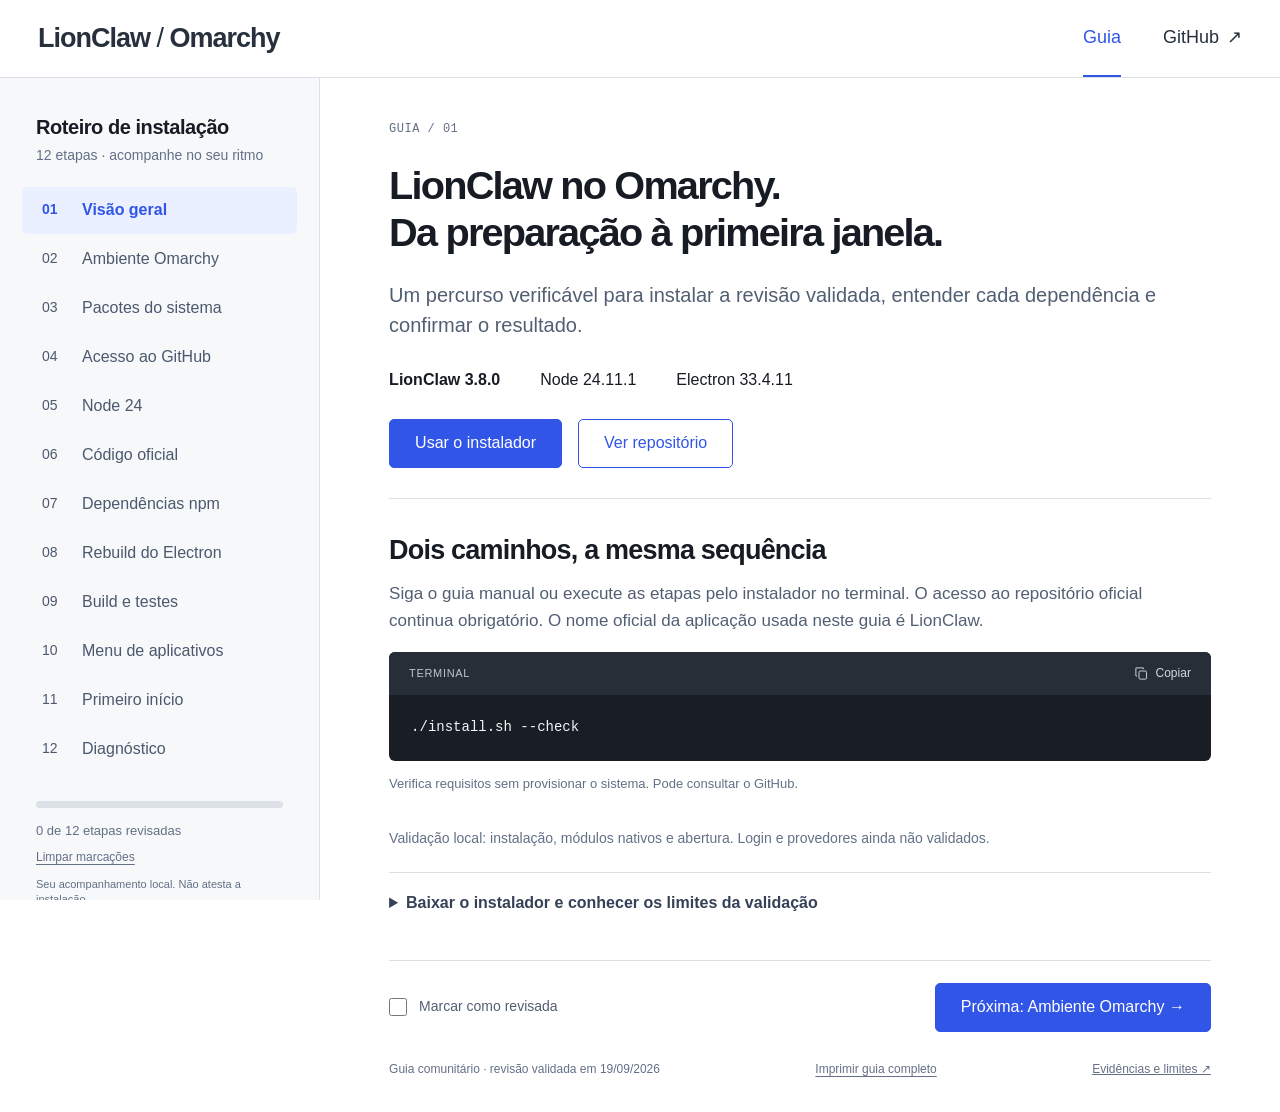
==== docs/index.html @ 0017c2d8 "feat: publish Omarchy guide and pinned LionClaw installer" ====
<!doctype html>
<html lang="pt-BR">
<head>
  <meta charset="utf-8">
  <meta name="viewport" content="width=device-width, initial-scale=1">
  <meta name="description" content="Guia e instalador comunitário do LionClaw 3.8.0 no Omarchy: requisitos, acesso GitHub, Node, Electron, validação e menu.">
  <meta name="color-scheme" content="light">
  <title>LionClaw no Omarchy — guia de instalação</title>
  <link rel="icon" href="favicon.svg" type="image/svg+xml">
  <link rel="stylesheet" href="style.css">
  <script src="app.js" defer></script>
</head>
<body>
  <a class="skip" href="#content">Pular para as instruções</a>
  <header class="topbar">
    <a class="wordmark" href="#overview">LionClaw <span>/</span> Omarchy</a>
    <nav aria-label="Links principais"><a class="active" href="#overview">Guia</a><a href="https://github.com/aiob3/lionclaw-omarchy" target="_blank" rel="noopener">GitHub <span aria-hidden="true">↗</span></a></nav>
    <button class="mobile-toggle" id="menu-toggle" aria-expanded="false" aria-controls="sidebar">Etapas</button>
  </header>
  <div class="layout">
    <aside id="sidebar">
      <div class="side-heading"><h2>Roteiro de instalação</h2><p>12 etapas · acompanhe no seu ritmo</p></div>
      <nav id="steps-nav" aria-label="Etapas da instalação"></nav>
      <div class="progress"><progress id="progress" max="12" value="0" aria-label="Etapas revisadas manualmente"></progress><p id="progress-label">0 de 12 etapas revisadas</p><button class="text-button" id="reset-progress">Limpar marcações</button><small>Seu acompanhamento local. Não atesta a instalação.</small></div>
    </aside>
    <main id="content" tabindex="-1"><p>Carregando o roteiro…</p><noscript>Ative JavaScript para navegar pelas etapas ou leia o <a href="https://github.com/aiob3/lionclaw-omarchy/blob/main/README.md">guia no repositório</a>.</noscript></main>
  </div>
  <div class="toast" role="status" id="toast" aria-live="polite"></div>
  <div id="print-content"></div>
</body>
</html>
---- docs/style.css ----
:root{--ink:#171b24;--muted:#637086;--blue:#3155e7;--rail:#f7f8fa;--line:#dce1e8;--soft:#eaf0ff;--code:#191e25;font-family:Inter,"Segoe UI",Arial,sans-serif;color:var(--ink);background:#fff;font-synthesis:none;line-height:1.55}
*{box-sizing:border-box}body{margin:0}a{color:var(--blue)}button,input{font:inherit}button,a{-webkit-tap-highlight-color:transparent}button{cursor:pointer}a:focus-visible,button:focus-visible,input:focus-visible,summary:focus-visible{outline:3px solid var(--blue);outline-offset:4px}button:disabled{cursor:default;opacity:.45}.skip{position:fixed;top:-60px;left:16px;padding:12px;background:#fff;z-index:50}.skip:focus{top:12px}.topbar{height:78px;border-bottom:1px solid var(--line);display:flex;align-items:center;justify-content:space-between;padding:0 38px;background:white;position:sticky;top:0;z-index:10}.wordmark{font-size:27px;font-weight:700;letter-spacing:-1px;text-decoration:none;color:#27303c}.wordmark span{font-weight:400}.topbar nav{display:flex;gap:42px;height:100%;align-items:center}.topbar nav a{font-size:18px;text-decoration:none;color:#27303c;height:100%;display:flex;gap:8px;align-items:center;border-bottom:2px solid transparent}.topbar nav a.active{color:var(--blue);border-bottom-color:var(--blue)}.mobile-toggle{display:none}.layout{display:grid;grid-template-columns:320px minmax(0,1fr);min-height:calc(100vh - 78px)}aside{background:var(--rail);border-right:1px solid var(--line);position:sticky;top:78px;height:calc(100vh - 78px);overflow:auto;padding:36px 22px 22px;display:flex;flex-direction:column}.side-heading{padding:0 14px 20px}.side-heading h2{font-size:20px;margin:0 0 5px;letter-spacing:-.45px}.side-heading p{color:var(--muted);font-size:14px;margin:0;white-space:nowrap}#steps-nav{display:grid;gap:2px}#steps-nav a{display:flex;gap:20px;align-items:center;min-height:47px;padding:10px 20px;text-decoration:none;color:#4b586e;font-size:16px;border-radius:5px}#steps-nav a span:first-child{font-variant-numeric:tabular-nums;font-size:14px;min-width:20px}#steps-nav a[aria-current=step]{background:var(--soft);color:var(--blue);font-weight:600}#steps-nav a:hover{background:#edf0f5}#steps-nav a.reviewed span:first-child{color:#15803d}.progress{margin-top:auto;padding:28px 14px 0}.progress progress{width:100%;height:7px;border:0;border-radius:10px;display:block;overflow:hidden;background:var(--line)}progress::-webkit-progress-bar{background:var(--line)}progress::-webkit-progress-value{background:var(--blue)}progress::-moz-progress-bar{background:var(--blue)}.progress p{font-size:13px;color:var(--muted);margin:13px 0 3px}.progress small{display:block;font-size:11px;color:var(--muted);margin-top:8px;line-height:1.4}.text-button{border:0;background:none;padding:0;color:var(--muted);font-size:12px;text-decoration:underline;text-underline-offset:3px}main{padding:43px clamp(32px,5.4vw,86px) 34px;max-width:1330px;min-width:0}.breadcrumb{font:12px/1.4 ui-monospace,SFMono-Regular,Consolas,monospace;color:var(--muted);margin-bottom:24px;letter-spacing:.04em}h1{font-size:clamp(32px,3.1vw,48px);line-height:1.2;letter-spacing:-1.8px;margin:0 0 23px;font-weight:750}h1 span{display:block}.intro{font-size:20px;line-height:1.5;color:#525f73;max-width:960px;margin:0 0 28px}.versions{display:flex;gap:40px;flex-wrap:wrap;font-size:16px;margin:28px 0 26px}.versions span:first-child{font-weight:650}.actions{display:flex;gap:16px;flex-wrap:wrap;margin-bottom:30px}.button{border-radius:5px;display:inline-flex;align-items:center;justify-content:center;border:1px solid var(--blue);background:var(--blue);color:white;text-decoration:none;padding:13px 25px;font-size:16px;font-weight:500;line-height:1.3}.button.secondary{color:var(--blue);background:white}.button:hover{filter:brightness(.94)}.intro-separator{border:0;border-top:1px solid var(--line);margin:30px 0 34px}.section{margin:0 0 34px}h2{font-size:27px;line-height:1.3;letter-spacing:-.8px;margin:0 0 12px}h3{font-size:19px}.section p{color:#525f73;font-size:17px;line-height:1.6;margin:0 0 17px}.code-panel{background:var(--code);border-radius:6px;overflow:hidden;margin:18px 0 13px;color:#f1f4f8}.code-heading{background:#272e38;display:flex;align-items:center;justify-content:space-between;padding:10px 20px;color:#bac4d2;font-size:11px;letter-spacing:.06em}.copy{color:#d0d8e2;border:0;background:transparent;display:flex;align-items:center;gap:7px;font-size:12px;padding:2px 0;letter-spacing:0}.copy svg{width:15px;height:15px}pre{white-space:pre;overflow:auto;margin:0;padding:20px 22px;font:14px/1.85 ui-monospace,SFMono-Regular,Consolas,monospace;tab-size:2}code{font-family:inherit}.caption{font-size:13px!important;color:var(--muted)!important}.expected{padding:14px 18px;border-left:3px solid #2e7c59;background:#f3f8f5;color:#3e5b4c;font-size:14px;line-height:1.6;margin-top:14px}.expected strong{display:block;font-weight:650}.note{border-left:2px solid var(--line);padding-left:16px;font-size:14px!important;margin-top:18px!important}.scope{font-size:14px;color:var(--muted);margin:22px 0}.details{border-top:1px solid var(--line);padding:18px 0;margin-top:10px}.details summary{font-size:16px;cursor:pointer;font-weight:600;color:#354157}.details[open] summary{margin-bottom:22px}.details .section:last-child{margin-bottom:0}.footer-nav{border-top:1px solid var(--line);padding-top:22px;margin-top:26px;display:flex;justify-content:space-between;align-items:center;gap:20px;flex-wrap:wrap}.review{font-size:14px;display:flex;align-items:center;gap:12px;color:#525f73;cursor:pointer}.review input{accent-color:var(--blue);width:18px;height:18px;margin:0}.next-links{display:flex;gap:14px;align-items:center}.previous{font-size:13px;color:var(--muted)}.page-tools{display:flex;justify-content:space-between;gap:16px;font-size:12px;color:var(--muted);margin-top:28px}.page-tools a{color:var(--muted)}.toast{position:fixed;bottom:20px;left:50%;transform:translateX(-50%);background:var(--ink);color:white;padding:10px 18px;border-radius:5px;z-index:20;opacity:0;pointer-events:none;transition:opacity .15s}.toast.visible{opacity:1}#print-content{display:none}
@media(min-width:1600px){main{padding-left:90px;padding-right:90px}.layout{grid-template-columns:350px minmax(0,1fr)}}
@media(max-width:1050px){.layout{grid-template-columns:270px minmax(0,1fr)}aside{padding:26px 12px 16px}.side-heading{padding-left:12px}.side-heading p{font-size:12px}#steps-nav a{padding:9px 12px;gap:14px;font-size:14px;min-height:43px}main{padding:32px 30px}h1{font-size:36px}.intro{font-size:18px}.versions{gap:18px;font-size:14px}}
@media(max-width:720px){.topbar{height:66px;padding:0 20px}.wordmark{font-size:21px}.topbar nav{display:none}.mobile-toggle{display:block;border:1px solid var(--line);background:white;color:var(--ink);border-radius:4px;padding:6px 12px;font-size:14px}.layout{display:block;min-height:calc(100vh - 66px)}aside{display:none;position:fixed;z-index:9;top:66px;width:100%;height:calc(100dvh - 66px);padding:22px}body.nav-open aside{display:flex}#steps-nav{grid-template-columns:1fr 1fr;gap:5px}.side-heading p{font-size:13px}#steps-nav a{font-size:14px;min-height:54px;align-items:flex-start}main{padding:28px 22px 32px}h1{font-size:34px;letter-spacing:-1.3px}.intro{font-size:17px}.versions{gap:8px 20px;font-size:13px}.button{font-size:14px;padding:12px 18px}.actions{gap:10px}.breadcrumb{margin-bottom:20px}h2{font-size:24px}.section p{font-size:16px}pre{font-size:12px;padding:16px}.code-heading{padding:10px 16px}.footer-nav{align-items:flex-start}.next-links{width:100%;justify-content:space-between}.page-tools{font-size:11px;flex-wrap:wrap}.progress{margin-top:20px}}
@media(prefers-reduced-motion:reduce){*{transition:none!important;scroll-behavior:auto!important}}
@media print{body{font:11pt/1.5 sans-serif;color:#000}.topbar,.layout,.toast{display:none}#print-content{display:block}.print-step{break-before:page}.print-step:first-child{break-before:auto}h1{font-size:24pt}h2{font-size:16pt}.code-panel{background:#f0f0f0;color:#000;border:1px solid #ccc;break-inside:avoid}.code-heading{background:transparent;color:#333}.copy{display:none}pre{white-space:pre-wrap;overflow-wrap:anywhere;font-size:9pt}.section{break-inside:avoid}.expected{background:none;border-left-color:#888}a{color:#000}}
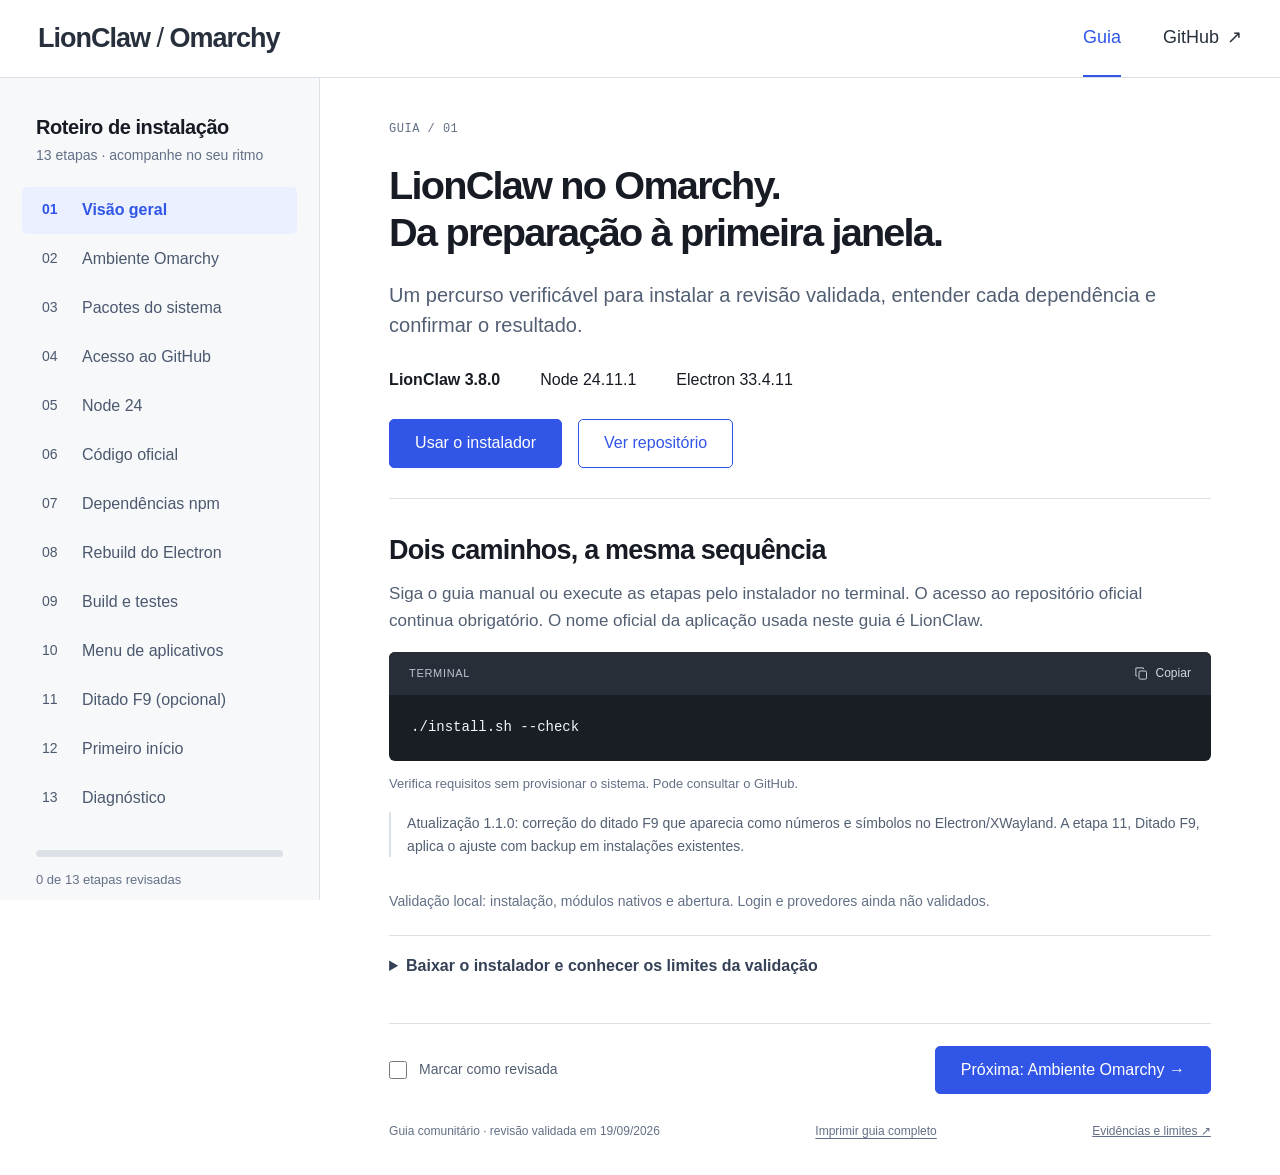
==== commit 58da8620: "fix: release v1.1.0 with F9 dictation correction for Electron" ====
--- a/docs/index.html
+++ b/docs/index.html
@@ -19,9 +19,9 @@
   </header>
   <div class="layout">
     <aside id="sidebar">
-      <div class="side-heading"><h2>Roteiro de instalação</h2><p>12 etapas · acompanhe no seu ritmo</p></div>
+      <div class="side-heading"><h2>Roteiro de instalação</h2><p>13 etapas · acompanhe no seu ritmo</p></div>
       <nav id="steps-nav" aria-label="Etapas da instalação"></nav>
-      <div class="progress"><progress id="progress" max="12" value="0" aria-label="Etapas revisadas manualmente"></progress><p id="progress-label">0 de 12 etapas revisadas</p><button class="text-button" id="reset-progress">Limpar marcações</button><small>Seu acompanhamento local. Não atesta a instalação.</small></div>
+      <div class="progress"><progress id="progress" max="13" value="0" aria-label="Etapas revisadas manualmente"></progress><p id="progress-label">0 de 13 etapas revisadas</p><button class="text-button" id="reset-progress">Limpar marcações</button><small>Seu acompanhamento local. Não atesta a instalação.</small></div>
     </aside>
     <main id="content" tabindex="-1"><p>Carregando o roteiro…</p><noscript>Ative JavaScript para navegar pelas etapas ou leia o <a href="https://github.com/aiob3/lionclaw-omarchy/blob/main/README.md">guia no repositório</a>.</noscript></main>
   </div>
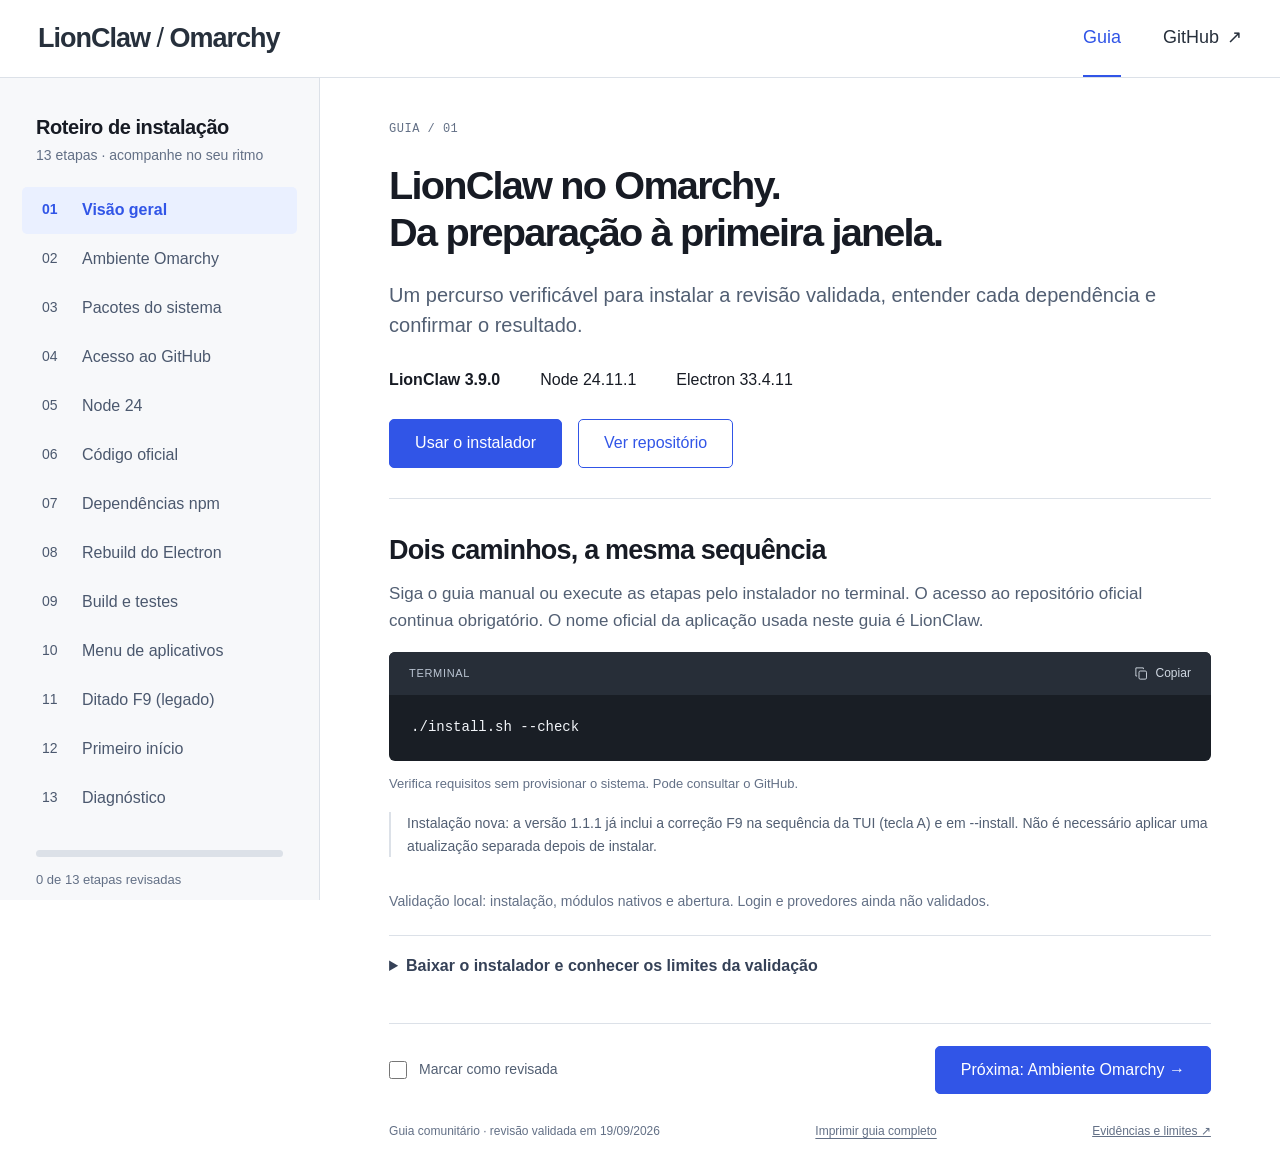
==== commit d5680736: "feat: pin LionClaw 3.9.0 and record menu acceptance (1.1.2) Co-Authored-By: Claude Opus 5.5 <noreply" ====
--- a/docs/index.html
+++ b/docs/index.html
@@ -3,7 +3,7 @@
 <head>
   <meta charset="utf-8">
   <meta name="viewport" content="width=device-width, initial-scale=1">
-  <meta name="description" content="Guia e instalador comunitário do LionClaw 3.8.0 no Omarchy: requisitos, acesso GitHub, Node, Electron, validação e menu.">
+  <meta name="description" content="Guia e instalador comunitário do LionClaw 3.9.0 no Omarchy: requisitos, acesso GitHub, Node, Electron, validação e menu.">
   <meta name="color-scheme" content="light">
   <title>LionClaw no Omarchy — guia de instalação</title>
   <link rel="icon" href="favicon.svg" type="image/svg+xml">
